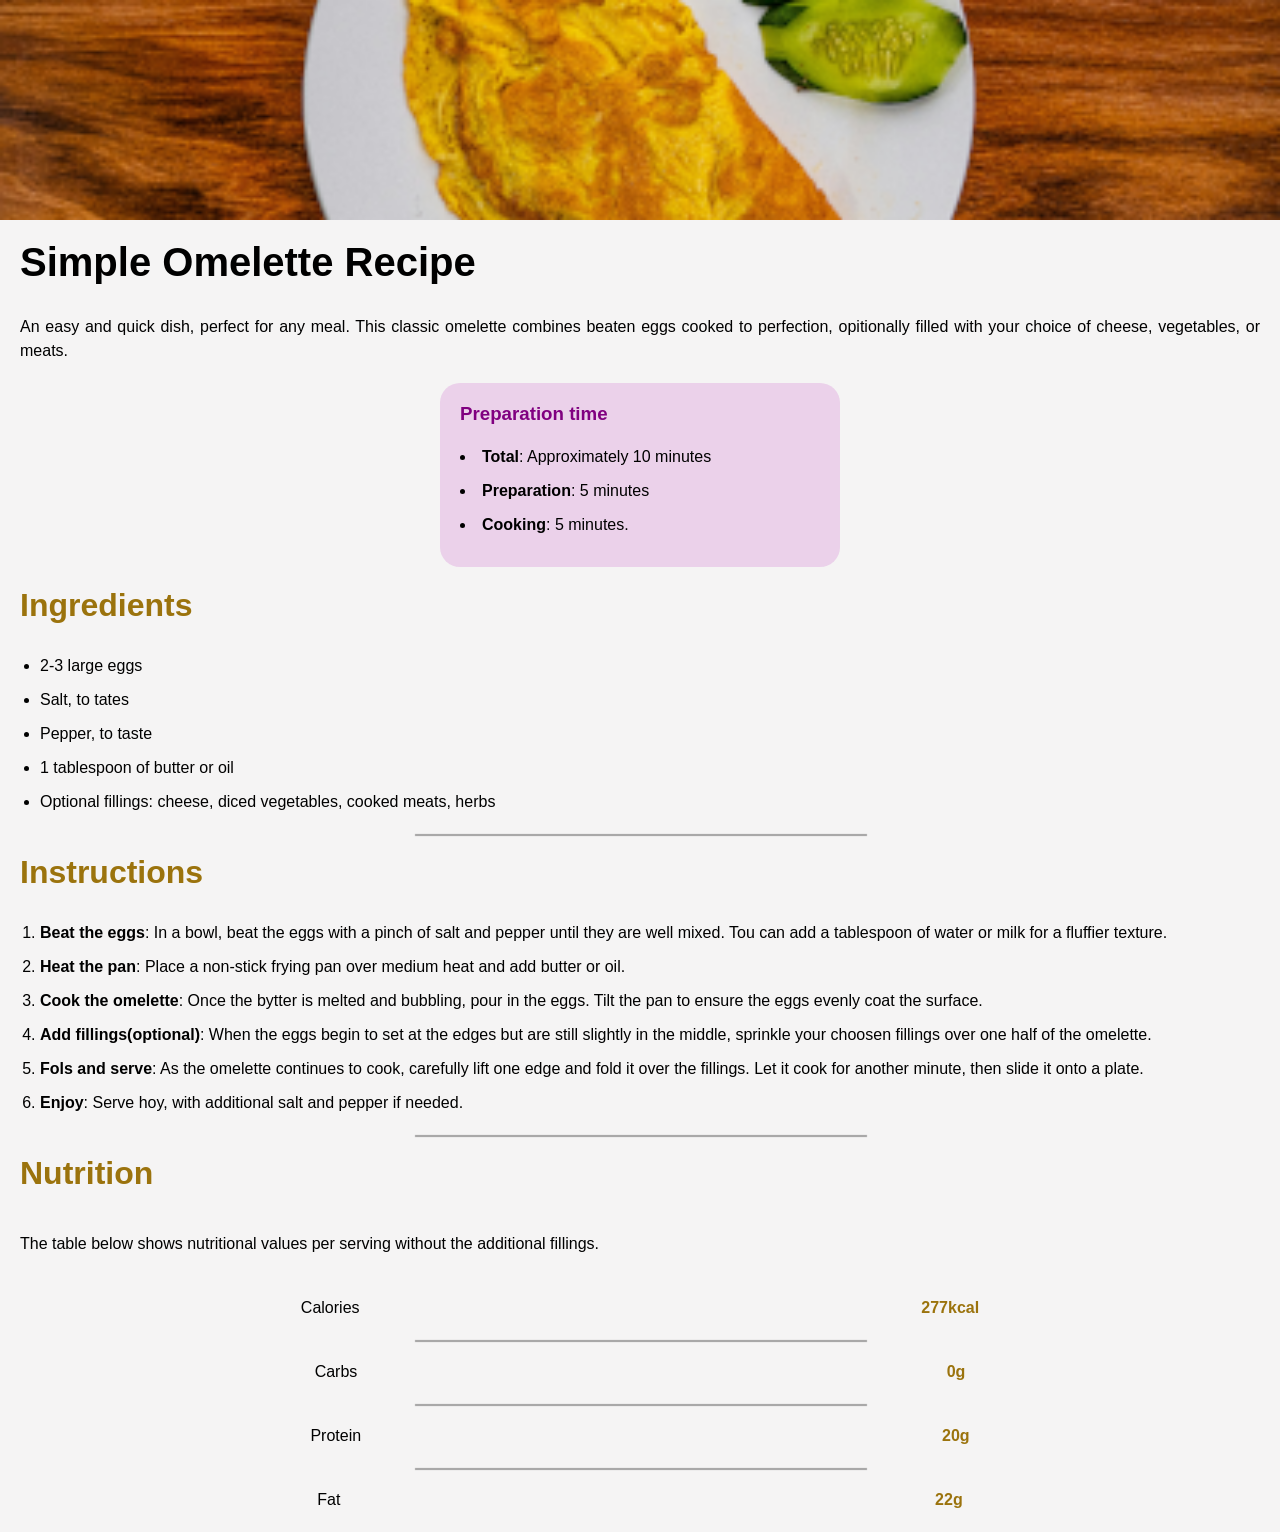
==== pratica-01/index.html @ eb314f09 "versão mobile" ====
<!DOCTYPE html>
<html lang="en">
<head>
    <meta charset="UTF-8">
    <meta name="viewport" content="width=device-width, initial-scale=1.0">
    <title>Document</title>
    <link rel="stylesheet" href="style/style.css">
    <link rel="stylesheet" href="style/maiores.css" media="screen and (min-width: 600px)">
    <style>
        * {
            margin: 0;
            padding: 0;
            box-sizing: border-box;
            font-family: Arial, Helvetica, sans-serif;
        }

        main {
            background-color: rgb(245, 244, 244);
        }

        header {
            background: beige url(omelete-pq.png) center center no-repeat;
            background-size: cover;
            height: 220px;
        }

        h1 {
            font-size: 2.5em;
            padding: 20px 20px 10px 20px;
            font-family: 'Lucida Sans', 'Lucida Sans Regular', 'Lucida Grande', 'Lucida Sans Unicode', Geneva, Verdana, sans-serif;
        }

        p {
            line-height: 1.5em;
            padding: 20px;
            text-align: justify;
        }

        #preparacao {
            background-color: rgba(179, 13, 179, 0.153);
            max-width: 400px;
            margin: auto;
            padding: 10px;
            border-radius: 20px;
        }

        #preparacao h3 {
            padding: 10px;
            color: purple;
        }

        #preparacao ul {
            list-style-position: inside;
            padding: 10px;
        }

        hr {
            max-width: 450px;
            margin: auto;
            border-width: 0;
            box-shadow: 1px 1px 1px 1px rgba(0, 0, 0, 0.345);
        }

        h2 {
            padding: 20px;
            font-size: 2em;
            color: rgb(155, 115, 13);
        }

        ul {
            padding: 10px 40px 10px 40px;
            line-height: 1.5em;
            text-align: justify;
        }

        ol {
            padding: 10px 40px 10px 40px;
            line-height: 1.5em;
            text-align: justify;
        }

        li {
            margin-bottom: 10px;
        }

        .pai {
            display: flex;
            justify-content: space-around;
        }

        .gramas {
            color: rgb(155, 115, 13);
            font-weight: bold;
        }
    </style>
</head>
<body>
    <header>
        
    </header>
    <main>
        <h1>Simple Omelette Recipe</h1>
        <p>An easy and quick dish, perfect for any meal. This classic omelette combines beaten eggs cooked to perfection, opitionally filled with your choice of cheese, vegetables, or meats.</p>
        <div id="preparacao">
            <h3>Preparation time</h3>
            <ul>
                <li><strong>Total</strong>: Approximately 10 minutes</li>
                <li><strong>Preparation</strong>: 5 minutes</li>
                <li><strong>Cooking</strong>: 5 minutes.</li>
            </ul>
        </div>
        <h2>Ingredients</h2>
        <ul>
            <li>2-3 large eggs</li>
            <li>Salt, to tates</li>
            <li>Pepper, to taste</li>
            <li>1 tablespoon of butter or oil</li>
            <li>Optional fillings: cheese, diced vegetables, cooked meats, herbs</li>
        </ul>
        <hr>
        <h2>Instructions</h2>
        <ol>
            <li><strong>Beat the eggs</strong>: In a bowl, beat the eggs with a pinch of salt and pepper until they are well mixed. Tou can add a tablespoon of water or milk for a fluffier texture.</li>
            <li><strong>Heat the pan</strong>: Place a non-stick frying pan over medium heat and add butter or oil.</li>
            <li><strong>Cook the omelette</strong>: Once the bytter is melted and bubbling, pour in the eggs. Tilt the pan to ensure the eggs evenly coat the surface.</li>
            <li><strong>Add fillings(optional)</strong>: When the eggs begin to set at the edges but are still slightly in the middle, sprinkle your choosen fillings over one half of the omelette.</li>
            <li><strong>Fols and serve</strong>: As the omelette continues to cook, carefully lift one edge and fold it over the fillings. Let it cook for another minute, then slide it onto a plate.</li>
            <li><strong>Enjoy</strong>: Serve hoy, with additional salt and pepper if needed.</li>
        </ol>
        <hr>
        <h2>Nutrition</h2>
        <p>The table below shows nutritional values per serving without the additional fillings.</p>
        <p class="pai">Calories <span class="gramas">277kcal</span></p>
        <hr>
        <p class="pai">Carbs <span class="gramas">0g</span></p>
        <hr>
        <p class="pai">Protein <span class="gramas">20g</span></p>
        <hr>
        <p class="pai">Fat <span class="gramas">22g</span></p>
    </main>
</body>
</html>
---- pratica-01/style/style.css ----
@charset "UTF-8";

* {
    margin: 0;
    padding: 0;
    box-sizing: border-box;
    font-family: Arial, Helvetica, sans-serif;
}

main {
    background-color: rgb(245, 244, 244);
}

header {
    background: beige url(omelete-pq.png) center center no-repeat;
    background-size: cover;
    height: 220px;
}

h1 {
    font-size: 2.5em;
    padding: 20px 20px 10px 20px;
    font-family: 'Lucida Sans', 'Lucida Sans Regular', 'Lucida Grande', 'Lucida Sans Unicode', Geneva, Verdana, sans-serif;
}

p {
    line-height: 1.5em;
    padding: 20px;
    text-align: justify;
}

#preparacao {
    background-color: rgba(179, 13, 179, 0.153);
    max-width: 400px;
    margin: auto;
    padding: 10px;
    border-radius: 20px;
}

#preparacao h3 {
    padding: 10px;
    color: purple;
}

#preparacao ul {
    list-style-position: inside;
    padding: 10px;
}

hr {
    width: 450px;
    margin: auto;
    margin: 5px;
    border-width: 0;
    box-shadow: 1px 1px 1px 1px rgba(0, 0, 0, 0.345);
}

h2 {
    padding: 20px;
    font-size: 2em;
    color: rgb(155, 115, 13);
}

ul {
    padding: 10px 40px 10px 40px;
    line-height: 1.5em;
    text-align: justify;
}

ol {
    padding: 10px 40px 10px 40px;
    line-height: 1.5em;
    text-align: justify;
}

li {
    margin-bottom: 10px;
}

.pai {
    display: flex;
    justify-content: space-around;
}

.gramas {
    color: rgb(155, 115, 13);
    font-weight: bold;
}
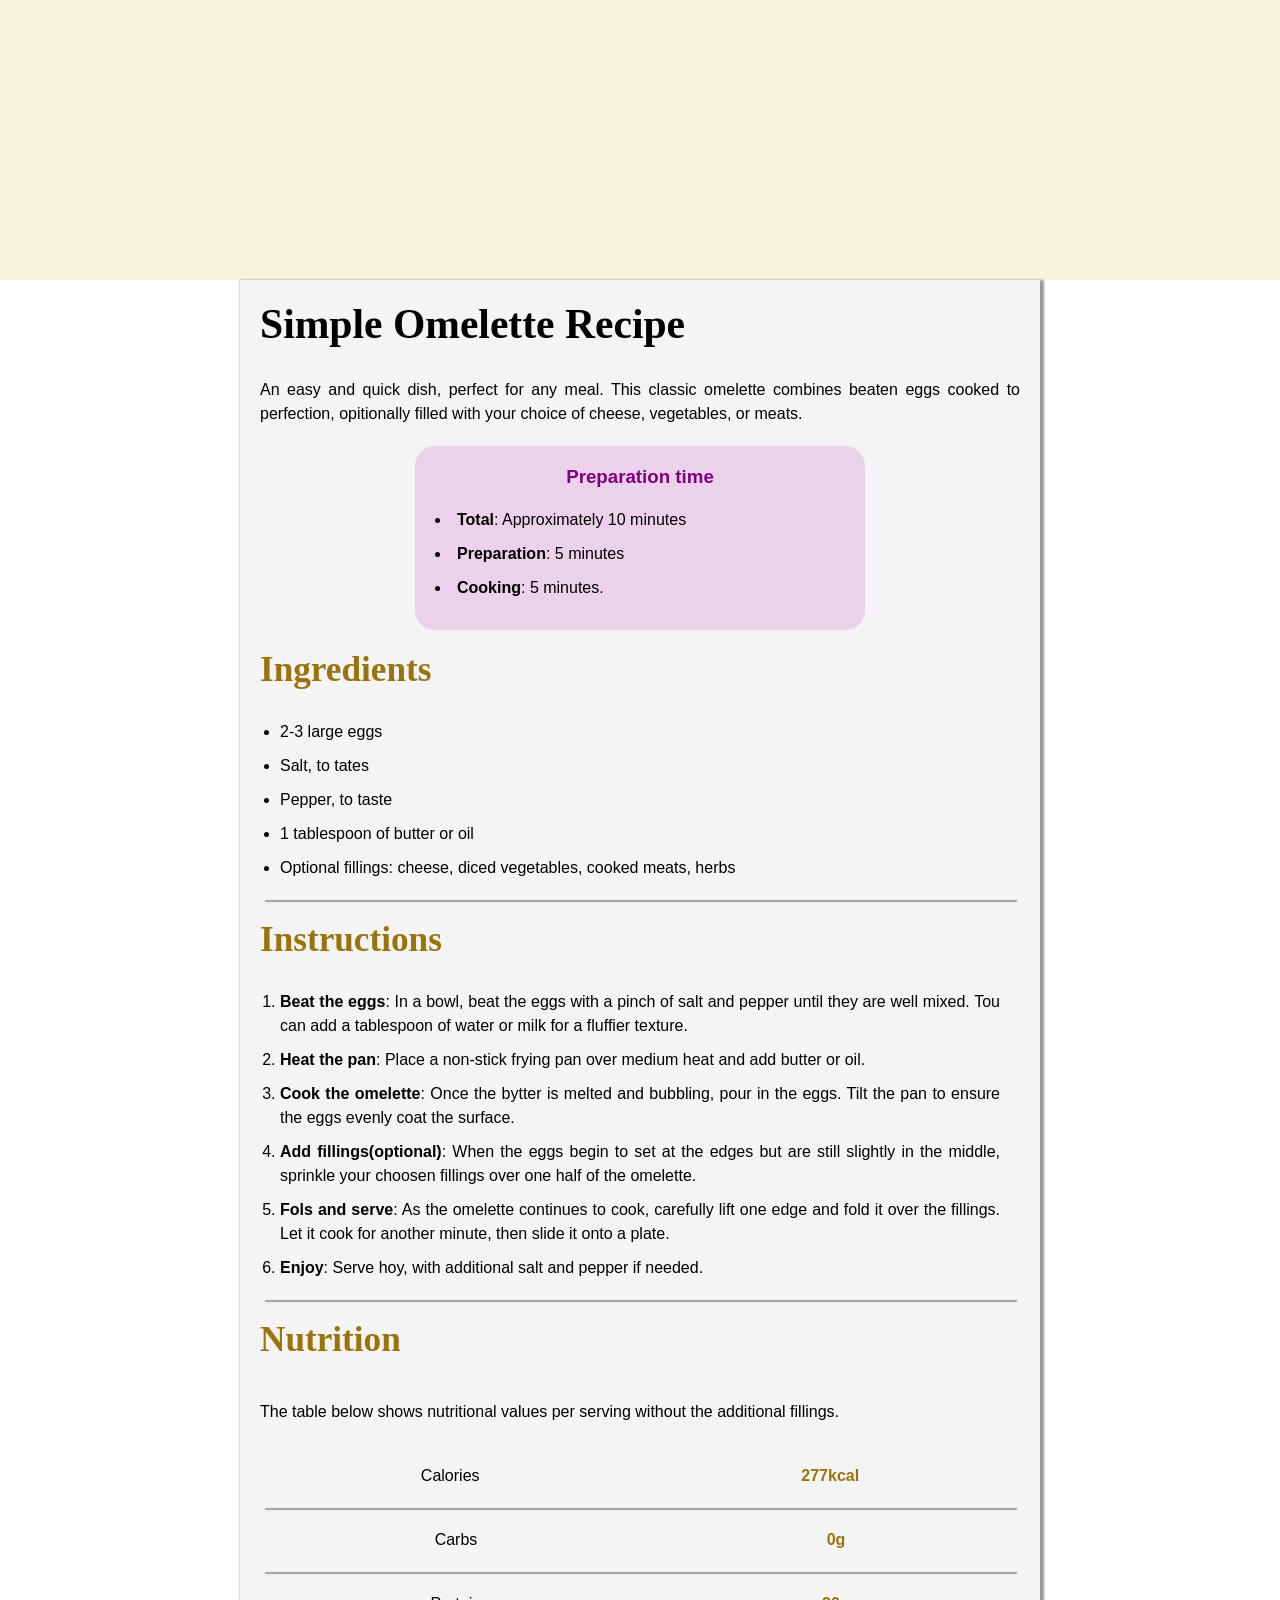
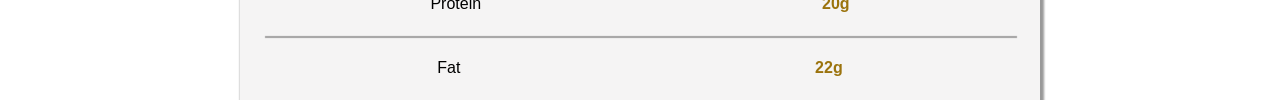
==== commit 7d76dbab: "site de receita de omelete finalizado" ====
--- a/pratica-01/index.html
+++ b/pratica-01/index.html
@@ -3,96 +3,10 @@
 <head>
     <meta charset="UTF-8">
     <meta name="viewport" content="width=device-width, initial-scale=1.0">
-    <title>Document</title>
+    <title>Receita de Omelete</title>
+    <link rel="shortcut icon" href="imagens/omelete.png" type="image/x-icon">
     <link rel="stylesheet" href="style/style.css">
-    <link rel="stylesheet" href="style/maiores.css" media="screen and (min-width: 600px)">
-    <style>
-        * {
-            margin: 0;
-            padding: 0;
-            box-sizing: border-box;
-            font-family: Arial, Helvetica, sans-serif;
-        }
-
-        main {
-            background-color: rgb(245, 244, 244);
-        }
-
-        header {
-            background: beige url(omelete-pq.png) center center no-repeat;
-            background-size: cover;
-            height: 220px;
-        }
-
-        h1 {
-            font-size: 2.5em;
-            padding: 20px 20px 10px 20px;
-            font-family: 'Lucida Sans', 'Lucida Sans Regular', 'Lucida Grande', 'Lucida Sans Unicode', Geneva, Verdana, sans-serif;
-        }
-
-        p {
-            line-height: 1.5em;
-            padding: 20px;
-            text-align: justify;
-        }
-
-        #preparacao {
-            background-color: rgba(179, 13, 179, 0.153);
-            max-width: 400px;
-            margin: auto;
-            padding: 10px;
-            border-radius: 20px;
-        }
-
-        #preparacao h3 {
-            padding: 10px;
-            color: purple;
-        }
-
-        #preparacao ul {
-            list-style-position: inside;
-            padding: 10px;
-        }
-
-        hr {
-            max-width: 450px;
-            margin: auto;
-            border-width: 0;
-            box-shadow: 1px 1px 1px 1px rgba(0, 0, 0, 0.345);
-        }
-
-        h2 {
-            padding: 20px;
-            font-size: 2em;
-            color: rgb(155, 115, 13);
-        }
-
-        ul {
-            padding: 10px 40px 10px 40px;
-            line-height: 1.5em;
-            text-align: justify;
-        }
-
-        ol {
-            padding: 10px 40px 10px 40px;
-            line-height: 1.5em;
-            text-align: justify;
-        }
-
-        li {
-            margin-bottom: 10px;
-        }
-
-        .pai {
-            display: flex;
-            justify-content: space-around;
-        }
-
-        .gramas {
-            color: rgb(155, 115, 13);
-            font-weight: bold;
-        }
-    </style>
+    <link rel="stylesheet" href="style/maiores.css" media="screen and (min-width: 768px)">
 </head>
 <body>
     <header>
--- a/pratica-01/style/style.css
+++ b/pratica-01/style/style.css
@@ -4,7 +4,7 @@
     margin: 0;
     padding: 0;
     box-sizing: border-box;
-    font-family: Arial, Helvetica, sans-serif;
+    font-family: Verdana, Geneva, Tahoma, sans-serif;
 }
 
 main {
@@ -12,15 +12,15 @@
 }
 
 header {
-    background: beige url(omelete-pq.png) center center no-repeat;
+    background: beige url(../imagens/omelete.jpg) center center no-repeat;
     background-size: cover;
     height: 220px;
 }
 
 h1 {
-    font-size: 2.5em;
+    font-size: 2.6em;
     padding: 20px 20px 10px 20px;
-    font-family: 'Lucida Sans', 'Lucida Sans Regular', 'Lucida Grande', 'Lucida Sans Unicode', Geneva, Verdana, sans-serif;
+    font-family: cursive;
 }
 
 p {
@@ -35,6 +35,7 @@
     margin: auto;
     padding: 10px;
     border-radius: 20px;
+    text-align: center;
 }
 
 #preparacao h3 {
@@ -48,7 +49,7 @@
 }
 
 hr {
-    width: 450px;
+    min-width: 450px;
     margin: auto;
     margin: 5px;
     border-width: 0;
@@ -57,7 +58,8 @@
 
 h2 {
     padding: 20px;
-    font-size: 2em;
+    font-size: 2.2em;
+    font-family: cursive;
     color: rgb(155, 115, 13);
 }
 
--- a/pratica-01/style/maiores.css
+++ b/pratica-01/style/maiores.css
@@ -0,0 +1,22 @@
+@charset "UTF-8";
+
+header {
+    background-image: url(../imagens/omelete.jpg);
+    background-position: center center;
+    min-height: 280px;
+}
+
+main {
+    max-width: 800px;
+    margin: auto;
+    box-shadow: 2px 2px 2px 2px rgba(0, 0, 0, 0.400);
+}
+
+#preparacao {
+    max-width: 450px;
+}
+
+hr {
+    width: 750px;
+    margin: auto;
+}
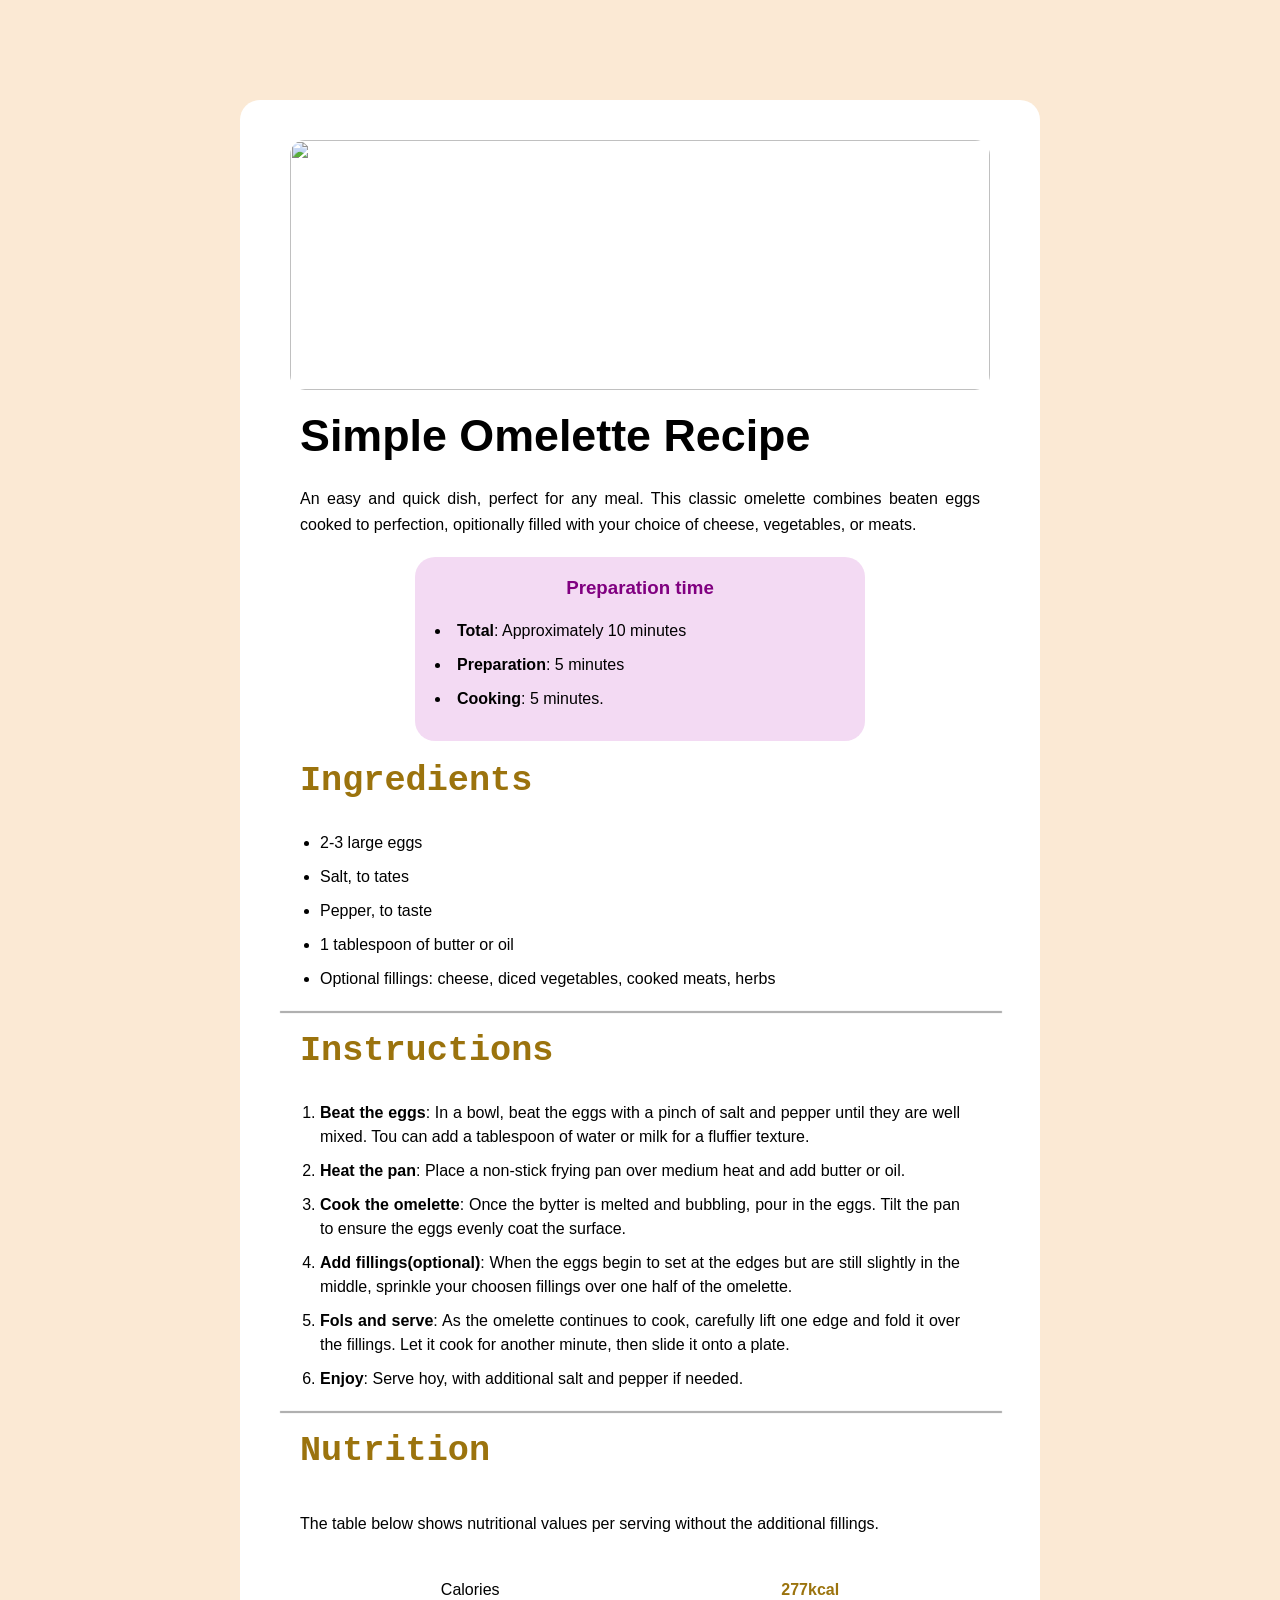
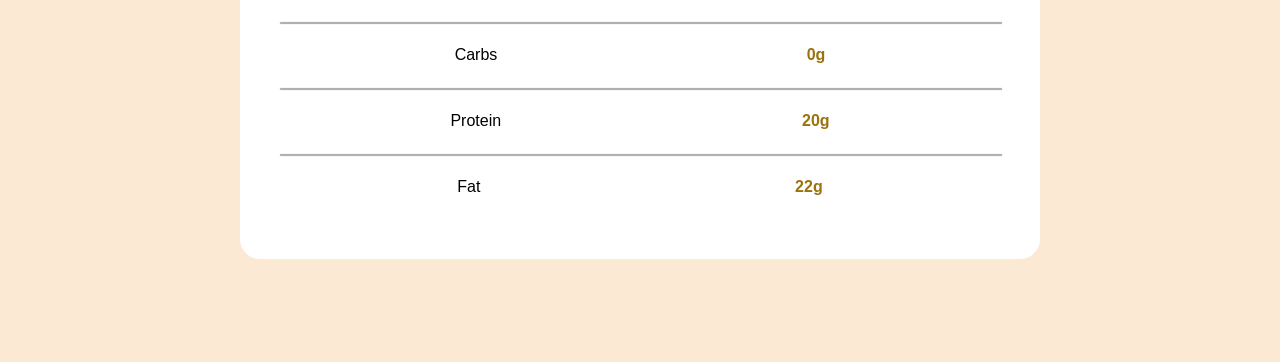
==== commit af3f6179: "melhorei a responsividade para celulares e o design para telas maiores" ====
--- a/pratica-01/index.html
+++ b/pratica-01/index.html
@@ -9,10 +9,10 @@
     <link rel="stylesheet" href="style/maiores.css" media="screen and (min-width: 768px)">
 </head>
 <body>
-    <header>
-        
-    </header>
     <main>
+        <div id="imagem">
+            <img src="imagens/omelete.jpg" alt="">
+        </div>
         <h1>Simple Omelette Recipe</h1>
         <p>An easy and quick dish, perfect for any meal. This classic omelette combines beaten eggs cooked to perfection, opitionally filled with your choice of cheese, vegetables, or meats.</p>
         <div id="preparacao">
--- a/pratica-01/style/style.css
+++ b/pratica-01/style/style.css
@@ -7,24 +7,36 @@
     font-family: Verdana, Geneva, Tahoma, sans-serif;
 }
 
-main {
-    background-color: rgb(245, 244, 244);
+body {
+    background-color: rgb(251, 233, 212);
 }
 
-header {
-    background: beige url(../imagens/omelete.jpg) center center no-repeat;
-    background-size: cover;
-    height: 220px;
+main {
+    background-color: #ffffff;
+    margin: auto;
+}
+
+#imagem {
+    margin: auto;
+    min-width: 400px;
+    min-height: 250px;
+}
+
+#imagem img {
+    display: block;
+    margin: auto;
+    width: 100%;
+    height: 250px;
 }
 
 h1 {
-    font-size: 2.6em;
-    padding: 20px 20px 10px 20px;
-    font-family: cursive;
+    font-size: 2.8em;
+    font-family: 'Franklin Gothic Medium', 'Arial Narrow', Arial, sans-serif;
+    padding: 20px 10px 5px 20px;
 }
 
 p {
-    line-height: 1.5em;
+    line-height: 1.6em;
     padding: 20px;
     text-align: justify;
 }
@@ -59,7 +71,7 @@
 h2 {
     padding: 20px;
     font-size: 2.2em;
-    font-family: cursive;
+    font-family: cursive, monospace;
     color: rgb(155, 115, 13);
 }
 
--- a/pratica-01/style/maiores.css
+++ b/pratica-01/style/maiores.css
@@ -1,15 +1,21 @@
 @charset "UTF-8";
 
-header {
-    background-image: url(../imagens/omelete.jpg);
-    background-position: center center;
-    min-height: 280px;
+
+main {
+    margin: 100px auto;
+    max-width: 800px;
+    padding: 40px;
+    border-radius: 20px;
 }
 
-main {
-    max-width: 800px;
+#imagem
+{
+    max-width: 700px;
     margin: auto;
-    box-shadow: 2px 2px 2px 2px rgba(0, 0, 0, 0.400);
+}
+
+#imagem img {
+    border-radius: 15px;
 }
 
 #preparacao {
@@ -17,6 +23,5 @@
 }
 
 hr {
-    width: 750px;
     margin: auto;
 }
